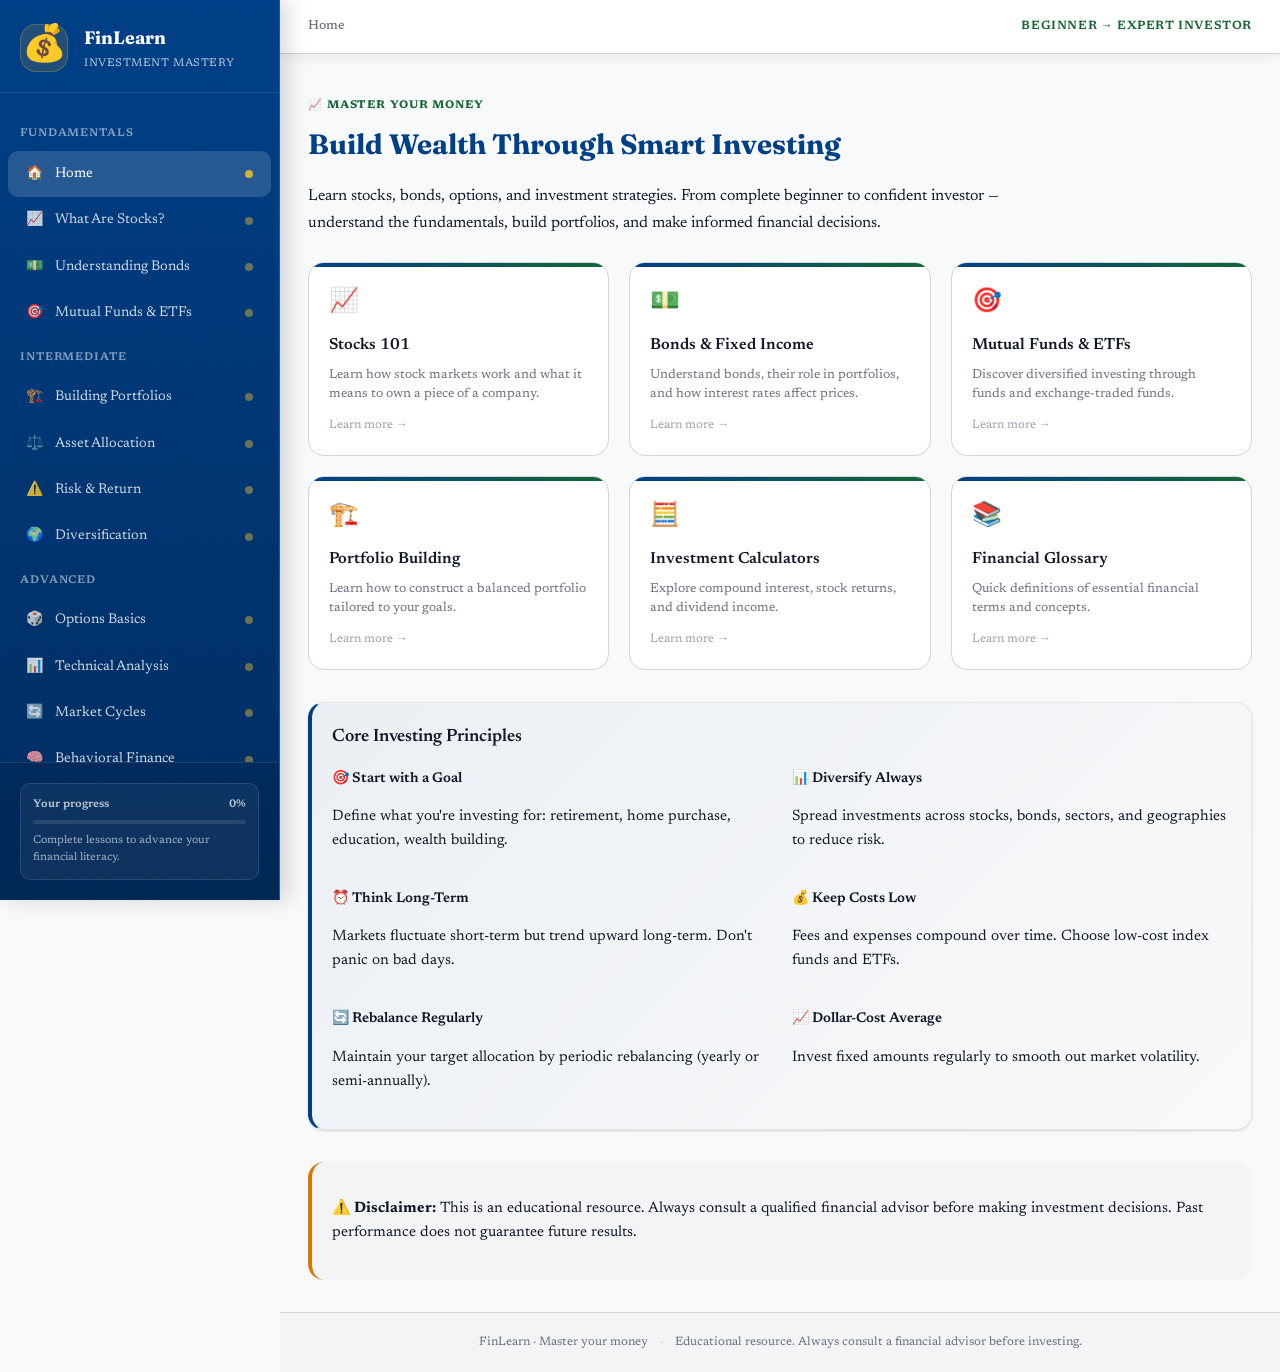
==== index.html @ f582376d "Phase 1: Complete FinLearn platform with education, calculators, glossary FEATURES: - Comprehensive " ====
<!DOCTYPE html>
<html lang="en">
<head>
  <meta charset="UTF-8" />
  <meta name="viewport" content="width=device-width, initial-scale=1.0, viewport-fit=cover" />
  <title>FinLearn — Investment & Finance Mastery</title>
  <meta name="description" content="Master stocks, bonds, options, mutual funds, and investment strategies. Interactive learning platform with real examples, calculators, and simulations." />
  <link rel="preconnect" href="https://fonts.googleapis.com" />
  <link rel="preconnect" href="https://fonts.gstatic.com" crossorigin />
  <link href="https://fonts.googleapis.com/css2?family=Fraunces:ital,opsz,wght@0,9..144,400;0,9..144,500;0,9..144,600;0,9..144,700;0,9..144,900;1,9..144,400&family=Newsreader:ital,opsz,wght@0,6..72,300;0,6..72,400;0,6..72,500;0,6..72,600;1,6..72,400&family=JetBrains+Mono:wght@400;500;600;700&display=swap" rel="stylesheet" />
  <link rel="stylesheet" href="styles.css" />
  <link rel="icon" href="data:image/svg+xml,<svg xmlns='http://www.w3.org/2000/svg' viewBox='0 0 100 100'><text y='.9em' font-size='80' fill='%23166534'>📈</text></svg>" />
</head>
<body>
  <div id="grain"></div>

  <button id="navToggle" aria-label="Toggle navigation">☰</button>

  <aside id="sidebar">
    <div class="brand">
      <div class="brand-mark">💰</div>
      <div class="brand-text">
        <h1>FinLearn</h1>
        <p>Investment Mastery</p>
      </div>
    </div>

    <nav id="nav"><!-- nav links injected --></nav>

    <div class="sidebar-foot">
      <div class="progress-wrap">
        <div class="progress-label"><span>Your progress</span><span id="progPct">0%</span></div>
        <div class="progress-track"><div id="progBar" class="progress-bar"></div></div>
        <p id="progHint">Complete lessons to advance your financial literacy.</p>
      </div>
    </div>
  </aside>

  <main id="main">
    <header id="topbar">
      <div class="crumbs"><span id="crumbSection">Home</span></div>
      <div class="top-actions">
        <span class="kicker" id="topKicker">Beginner → Expert Investor</span>
      </div>
    </header>
    <div id="view"><!-- view injected --></div>
    <footer id="footer">
      <span>FinLearn · Master your money</span>
      <span class="sep">·</span>
      <span>Educational resource. Always consult a financial advisor before investing.</span>
    </footer>
  </main>

  <script src="data.js"></script>
  <script src="app.js"></script>
</body>
</html>
---- styles.css ----
/* ============================================================
   FINLEARN — Investment & Finance Mastery
   Aesthetic: professional, data-driven, trustworthy
   Colors: Deep blue (trust), forest green (growth), gold (wealth)
   ============================================================ */

:root{
  --bg:            #f8f9fa;
  --bg-dark:       #0f172e;
  --surface:       #ffffff;
  --surface-2:     #f3f4f6;
  --surface-3:     #e5e7eb;
  --border:        #d1d5db;

  --primary:       #003f87;
  --primary-light: #1e5a96;
  --primary-dark:  #002c5f;
  --primary-muted: #4a7ba7;

  --success:       #166534;
  --success-light: #22c55e;
  --danger:        #dc2626;
  --danger-light:  #ef4444;
  --warning:       #d97706;
  --warning-light: #fbbf24;

  --gold:          #d4af37;
  --gold-bright:   #f0d695;
  --text:          #111827;
  --text-light:    #6b7280;
  --text-lighter:  #9ca3af;

  --r-sm: 6px;  --r-md: 10px;  --r-lg: 16px;  --r-xl: 24px;
  --shadow: 0 10px 25px -5px rgba(0,0,0,.1);
  --shadow-soft: 0 4px 12px -2px rgba(0,0,0,.08);
  --shadow-card: 0 1px 3px rgba(0,0,0,.1), 0 1px 2px rgba(0,0,0,.06);

  --sans: "Newsreader", Georgia, serif;
  --mono: "JetBrains Mono", monospace;
  --disp: "Fraunces", Georgia, serif;

  --sidebar-w: 280px;
  --maxw: 1280px;
}

*{ box-sizing:border-box; }
html,body{ margin:0; padding:0; }
html{ scroll-behavior:smooth; }
body{
  background: var(--bg);
  color: var(--text);
  font-family: var(--sans);
  font-size: 15px;
  line-height: 1.6;
  -webkit-font-smoothing: antialiased;
  min-height: 100vh;
}

/* Film grain overlay */
#grain{
  position: fixed; inset: 0; z-index: 9999; pointer-events: none; opacity: .02;
  background-image: url("data:image/svg+xml,%3Csvg xmlns='http://www.w3.org/2000/svg' width='160' height='160'%3E%3Cfilter id='n'%3E%3CfeTurbulence type='fractalNoise' baseFrequency='0.85' numOctaves='3' stitchTiles='stitch'/%3E%3C/filter%3E%3Crect width='100%25' height='100%25' filter='url(%23n)'/%3E%3C/svg%3E");
  mix-blend-mode: overlay;
}

::selection{ background: rgba(0,63,135,.2); color: var(--primary); }

/* Scrollbars */
*::-webkit-scrollbar{ width: 10px; height: 10px; }
*::-webkit-scrollbar-track{ background: transparent; }
*::-webkit-scrollbar-thumb{ background: var(--surface-3); border-radius: 20px; }
*::-webkit-scrollbar-thumb:hover{ background: var(--border); }

/* ===================== SIDEBAR ===================== */
#sidebar{
  position: fixed; top: 0; left: 0; bottom: 0; width: var(--sidebar-w);
  background: linear-gradient(180deg, var(--primary) 0%, var(--primary-dark) 100%);
  border-right: 1px solid var(--primary-light);
  display: flex; flex-direction: column; z-index: 100;
  box-shadow: 8px 0 20px rgba(0,0,0,.15);
  color: white;
}

.brand{
  display: flex; align-items: center; gap: 16px;
  padding: 24px 20px 20px;
  border-bottom: 1px solid rgba(255,255,255,.1);
}

.brand-mark{
  font-size: 36px; flex: 0 0 auto;
  display: flex; align-items: center; justify-content: center;
  width: 48px; height: 48px;
  background: rgba(212,175,55,.15);
  border-radius: var(--r-lg);
  border: 1px solid rgba(212,175,55,.3);
}

.brand-text{ flex: 1; }
.brand-text h1{ margin: 0; font-size: 18px; font-weight: 700; color: white; }
.brand-text p{ margin: 2px 0 0; font-size: 11px; color: rgba(255,255,255,.7); letter-spacing: .05em; text-transform: uppercase; }

#nav{
  flex: 1; overflow-y: auto; padding: 20px 0;
  -webkit-overflow-scrolling: touch;
}

.nav-group-label{
  font-size: 11px; text-transform: uppercase; letter-spacing: .08em;
  color: rgba(255,255,255,.5); padding: 12px 20px 8px;
  font-weight: 600;
}

.nav-link{
  display: flex; align-items: center; gap: 12px;
  padding: 12px 18px; margin: 0 8px;
  border-radius: var(--r-md);
  color: rgba(255,255,255,.8);
  text-decoration: none;
  font-size: 14px;
  transition: all .2s;
  cursor: pointer;
}

.nav-link:hover, .nav-link.active{
  background: rgba(255,255,255,.15);
  color: white;
}

.nav-link .tier-dot{
  width: 8px; height: 8px; border-radius: 50%;
  background: rgba(212,175,55,.5);
  margin-left: auto;
}

.nav-link.active .tier-dot{ background: var(--gold); }

.sidebar-foot{
  padding: 20px; border-top: 1px solid rgba(255,255,255,.1);
  background: rgba(0,0,0,.1);
}

.progress-wrap{
  background: rgba(255,255,255,.05);
  padding: 12px;
  border-radius: var(--r-md);
  border: 1px solid rgba(255,255,255,.1);
}

.progress-label{
  display: flex; justify-content: space-between;
  font-size: 11px; color: rgba(255,255,255,.7);
  margin-bottom: 6px; font-weight: 600;
}

.progress-track{
  height: 4px;
  background: rgba(255,255,255,.1);
  border-radius: 2px;
  overflow: hidden;
}

.progress-bar{
  height: 100%;
  background: linear-gradient(90deg, var(--success-light), var(--gold));
  border-radius: 2px;
  transition: width .3s;
  width: 0%;
}

#progHint{
  margin: 8px 0 0; font-size: 11px; color: rgba(255,255,255,.6);
}

/* ===================== MAIN LAYOUT ===================== */
#main{
  margin-left: var(--sidebar-w);
  display: flex;
  flex-direction: column;
  min-height: 100vh;
}

#topbar{
  background: var(--surface);
  border-bottom: 1px solid var(--border);
  padding: 16px 28px;
  display: flex;
  justify-content: space-between;
  align-items: center;
  position: sticky;
  top: 0;
  z-index: 50;
  box-shadow: var(--shadow-soft);
}

.crumbs{
  font-size: 13px;
  color: var(--text-light);
  font-weight: 500;
}

.top-actions{
  display: flex;
  align-items: center;
  gap: 20px;
}

.kicker{
  font-size: 12px;
  color: var(--success);
  font-weight: 600;
  letter-spacing: .05em;
  text-transform: uppercase;
}

#view{
  flex: 1;
  padding: 32px 28px;
  max-width: var(--maxw);
  margin: 0 auto;
  width: 100%;
}

#footer{
  background: var(--surface-2);
  border-top: 1px solid var(--border);
  padding: 20px 28px;
  display: flex;
  justify-content: center;
  align-items: center;
  gap: 12px;
  font-size: 12px;
  color: var(--text-light);
  flex-wrap: wrap;
  text-align: center;
}

.sep{ opacity: .3; }

/* ===================== TYPOGRAPHY ===================== */
h1{ font-size: 32px; font-weight: 700; margin: 0 0 12px; color: var(--primary); font-family: var(--disp); }
h2{ font-size: 24px; font-weight: 700; margin: 0 0 16px; color: var(--primary); font-family: var(--disp); }
h3{ font-size: 18px; font-weight: 600; margin: 0 0 12px; color: var(--text); }
h4{ font-size: 14px; font-weight: 600; margin: 0 0 8px; color: var(--text); }

.eyebrow{
  font-size: 11px;
  text-transform: uppercase;
  letter-spacing: .08em;
  color: var(--success);
  font-weight: 700;
  margin-bottom: 8px;
}

.section-title{
  font-size: 28px;
  font-weight: 700;
  margin-bottom: 16px;
  color: var(--primary);
  font-family: var(--disp);
}

.section-lede{
  font-size: 16px;
  line-height: 1.7;
  color: var(--text);
  margin-bottom: 24px;
  max-width: 720px;
}

/* ===================== BUTTONS ===================== */
button, .btn{
  display: inline-flex;
  align-items: center;
  justify-content: center;
  gap: 8px;
  padding: 11px 18px;
  border: none;
  border-radius: var(--r-md);
  font-family: var(--sans);
  font-size: 14px;
  font-weight: 600;
  cursor: pointer;
  transition: all .2s;
  text-decoration: none;
}

.btn{
  background: var(--primary);
  color: white;
}

.btn:hover{
  background: var(--primary-light);
  transform: translateY(-1px);
  box-shadow: var(--shadow-card);
}

.btn:active{
  transform: translateY(0);
}

.btn.secondary{
  background: var(--surface-2);
  color: var(--primary);
  border: 1px solid var(--border);
}

.btn.secondary:hover{
  background: var(--surface-3);
}

.btn.success{
  background: var(--success);
  color: white;
}

.btn.success:hover{
  background: var(--success-light);
}

.btn.ghost{
  background: transparent;
  color: var(--primary);
  border: 1px solid var(--border);
}

.btn.ghost:hover{
  background: var(--surface-2);
  border-color: var(--primary);
}

/* ===================== CARDS & PANELS ===================== */
.card, .panel{
  background: var(--surface);
  border: 1px solid var(--border);
  border-radius: var(--r-lg);
  padding: 20px;
  box-shadow: var(--shadow-card);
  transition: all .2s;
}

.card:hover{
  border-color: var(--primary-light);
  box-shadow: var(--shadow-soft);
}

.panel{
  background: var(--surface-2);
  border-color: var(--surface-3);
}

.card.featured{
  border-left: 4px solid var(--success);
  background: linear-gradient(135deg, rgba(34,197,94,.05) 0%, transparent 100%);
}

/* ===================== GRIDS ===================== */
.grid{
  display: grid;
  gap: 20px;
}

.g2{ grid-template-columns: repeat(2, 1fr); }
.g3{ grid-template-columns: repeat(3, 1fr); }
.g4{ grid-template-columns: repeat(4, 1fr); }

/* ===================== COMPONENTS ===================== */
.stat-box{
  background: var(--surface);
  border: 1px solid var(--border);
  border-radius: var(--r-lg);
  padding: 18px;
  text-align: center;
}

.stat-label{
  font-size: 12px;
  color: var(--text-light);
  text-transform: uppercase;
  letter-spacing: .05em;
  margin-bottom: 6px;
  font-weight: 600;
}

.stat-value{
  font-size: 28px;
  font-weight: 700;
  color: var(--primary);
  font-family: var(--mono);
  margin-bottom: 4px;
}

.stat-change{
  font-size: 12px;
  font-weight: 600;
}

.stat-change.positive{ color: var(--success); }
.stat-change.negative{ color: var(--danger); }

.badge{
  display: inline-block;
  padding: 4px 10px;
  background: var(--surface-2);
  color: var(--text);
  border-radius: 12px;
  font-size: 12px;
  font-weight: 600;
  border: 1px solid var(--border);
}

.badge.success{ background: rgba(34,197,94,.1); color: var(--success); border-color: var(--success-light); }
.badge.danger{ background: rgba(220,38,38,.1); color: var(--danger); border-color: var(--danger-light); }
.badge.warning{ background: rgba(217,119,6,.1); color: var(--warning); border-color: var(--warning-light); }
.badge.primary{ background: rgba(0,63,135,.1); color: var(--primary); border-color: var(--primary-light); }

/* ===================== FORMS ===================== */
input, select, textarea{
  width: 100%;
  padding: 10px 12px;
  border: 1px solid var(--border);
  border-radius: var(--r-md);
  font-family: var(--sans);
  font-size: 14px;
  color: var(--text);
  background: var(--surface);
  transition: all .2s;
}

input:focus, select:focus, textarea:focus{
  outline: none;
  border-color: var(--primary);
  box-shadow: 0 0 0 3px rgba(0,63,135,.1);
}

input::placeholder{
  color: var(--text-lighter);
}

.form-group{
  margin-bottom: 16px;
}

.form-label{
  display: block;
  margin-bottom: 6px;
  font-weight: 600;
  font-size: 13px;
  color: var(--text);
}

/* ===================== LESSON CARDS ===================== */
.lesson-card{
  background: var(--surface);
  border: 1px solid var(--border);
  border-radius: var(--r-lg);
  padding: 20px;
  cursor: pointer;
  transition: all .2s;
  position: relative;
  overflow: hidden;
}

.lesson-card::before{
  content: '';
  position: absolute;
  top: 0;
  left: 0;
  right: 0;
  height: 4px;
  background: linear-gradient(90deg, var(--primary), var(--success));
}

.lesson-card:hover{
  border-color: var(--primary);
  box-shadow: var(--shadow);
  transform: translateY(-2px);
}

.lesson-icon{
  font-size: 24px;
  margin-bottom: 12px;
}

.lesson-title{
  font-size: 16px;
  font-weight: 600;
  color: var(--text);
  margin-bottom: 6px;
}

.lesson-desc{
  font-size: 13px;
  color: var(--text-light);
  margin-bottom: 12px;
  line-height: 1.5;
}

.lesson-meta{
  display: flex;
  justify-content: space-between;
  align-items: center;
  font-size: 12px;
  color: var(--text-lighter);
}

.lesson-time{ display: flex; gap: 4px; align-items: center; }

/* ===================== CALCULATOR ===================== */
.calc-section{
  background: var(--surface);
  border: 1px solid var(--border);
  border-radius: var(--r-lg);
  padding: 24px;
  margin-bottom: 20px;
}

.calc-title{
  font-size: 16px;
  font-weight: 700;
  color: var(--primary);
  margin-bottom: 16px;
}

.calc-grid{
  display: grid;
  grid-template-columns: repeat(2, 1fr);
  gap: 16px;
  margin-bottom: 16px;
}

.calc-result{
  background: linear-gradient(135deg, rgba(0,63,135,.05) 0%, transparent 100%);
  border: 2px solid var(--primary);
  border-radius: var(--r-lg);
  padding: 20px;
  text-align: center;
}

.calc-result-label{
  font-size: 12px;
  color: var(--text-light);
  text-transform: uppercase;
  letter-spacing: .05em;
  margin-bottom: 8px;
}

.calc-result-value{
  font-size: 32px;
  font-weight: 700;
  color: var(--primary);
  font-family: var(--mono);
}

/* ===================== CHARTS & DATA VIZ ===================== */
.chart-container{
  background: var(--surface);
  border: 1px solid var(--border);
  border-radius: var(--r-lg);
  padding: 20px;
  margin-bottom: 20px;
}

.chart-title{
  font-size: 14px;
  font-weight: 600;
  color: var(--text);
  margin-bottom: 16px;
}

.simple-chart{
  display: flex;
  align-items: flex-end;
  gap: 8px;
  height: 200px;
  margin: 20px 0;
}

.chart-bar{
  flex: 1;
  background: linear-gradient(180deg, var(--primary-light), var(--primary));
  border-radius: var(--r-sm) var(--r-sm) 0 0;
  position: relative;
  min-height: 20px;
  transition: all .2s;
}

.chart-bar:hover{
  opacity: 0.8;
}

.chart-bar-label{
  position: absolute;
  bottom: -20px;
  left: 0;
  right: 0;
  text-align: center;
  font-size: 11px;
  color: var(--text-light);
}

.chart-bar-value{
  position: absolute;
  top: -20px;
  left: 0;
  right: 0;
  text-align: center;
  font-size: 12px;
  font-weight: 600;
  color: var(--text);
}

/* ===================== TABS ===================== */
.tabs{
  display: flex;
  border-bottom: 2px solid var(--border);
  margin-bottom: 20px;
  gap: 0;
}

.tab-btn{
  padding: 12px 18px;
  background: none;
  border: none;
  color: var(--text-light);
  font-size: 14px;
  font-weight: 600;
  cursor: pointer;
  border-bottom: 2px solid transparent;
  margin-bottom: -2px;
  transition: all .2s;
}

.tab-btn:hover{
  color: var(--text);
}

.tab-btn.active{
  color: var(--primary);
  border-bottom-color: var(--primary);
}

.tab-content{
  display: none;
}

.tab-content.active{
  display: block;
}

/* ===================== GLOSSARY ===================== */
.glossary-item{
  border-bottom: 1px solid var(--border);
  padding: 16px 0;
}

.glossary-item:last-child{
  border-bottom: none;
}

.glossary-term{
  font-size: 16px;
  font-weight: 700;
  color: var(--primary);
  margin-bottom: 8px;
  font-family: var(--mono);
}

.glossary-def{
  font-size: 14px;
  color: var(--text);
  line-height: 1.6;
  margin-bottom: 8px;
}

.glossary-example{
  background: var(--surface-2);
  border-left: 4px solid var(--primary);
  padding: 12px;
  border-radius: var(--r-sm);
  font-size: 13px;
  color: var(--text-light);
  font-family: var(--mono);
  margin-top: 8px;
}

/* ===================== RESPONSIVE ===================== */
#navToggle{
  display: none;
  position: fixed;
  top: 16px;
  left: 16px;
  z-index: 101;
  width: 40px;
  height: 40px;
  background: white;
  border: 1px solid var(--border);
  border-radius: var(--r-md);
  font-size: 20px;
  cursor: pointer;
  box-shadow: var(--shadow-card);
}

@media(max-width: 1024px){
  .g4{ grid-template-columns: repeat(2, 1fr); }
  #view{ padding: 24px 20px; }
}

@media(max-width: 768px){
  body{ font-size: 14px; }

  :root{ --sidebar-w: 100%; }

  #sidebar{
    width: 100%;
    transform: translateX(-100%);
    transition: transform .3s;
    height: 100vh;
    max-height: 100vh;
  }

  #sidebar.open{
    transform: translateX(0);
  }

  #main{ margin-left: 0; }
  #navToggle{ display: flex; }
  #topbar{ padding-left: 56px; }

  h1{ font-size: 24px; }
  h2{ font-size: 20px; }

  .section-title{ font-size: 22px; }
  .section-lede{ font-size: 15px; }

  .grid, .g2, .g3, .g4{ grid-template-columns: 1fr; }
  #view{ padding: 20px 16px; }

  .calc-grid{ grid-template-columns: 1fr; }
  .stat-box{ padding: 16px; }

  button, .btn{
    min-height: 44px;
    padding: 12px 16px;
    font-size: 14px;
  }

  input, select, textarea{
    min-height: 44px;
    padding: 11px 12px;
  }

  .lesson-card{ padding: 16px; }
  .calc-section{ padding: 18px; }

  .chart-container{
    overflow-x: auto;
  }

  .tabs{
    overflow-x: auto;
    -webkit-overflow-scrolling: touch;
  }
}

@media(max-width: 480px){
  body{ font-size: 13px; }

  #navToggle{ width: 36px; height: 36px; font-size: 18px; }
  #topbar{ padding: 12px 14px 12px 48px; font-size: 12px; }
  #view{ padding: 16px 14px; }

  h1{ font-size: 20px; }
  h2{ font-size: 18px; }
  h3{ font-size: 16px; }

  .section-title{ font-size: 20px; }

  .brand-text h1{ font-size: 16px; }
  .brand-text p{ font-size: 10px; }

  .nav-link{ padding: 10px 14px; font-size: 13px; }

  .stat-value{ font-size: 24px; }
  .stat-box{ padding: 14px; }

  button, .btn{
    min-height: 48px;
    width: 100%;
  }

  .btn-group{
    display: flex;
    flex-direction: column;
    gap: 8px;
  }

  input, select, textarea{
    min-height: 44px;
    font-size: 16px;
  }

  .tabs{
    gap: 0;
  }

  .tab-btn{
    padding: 10px 12px;
    font-size: 12px;
  }

  .calc-result-value{ font-size: 28px; }

  .lesson-card::before{ height: 3px; }

  .kicker{ font-size: 11px; }

  #footer{
    font-size: 11px;
    padding: 16px 14px;
    gap: 8px;
  }

  .chart-container{
    padding: 16px 12px;
  }

  .form-label{ font-size: 12px; }
}

/* Smooth transitions */
* {
  transition: background-color .2s, color .2s, border-color .2s;
}
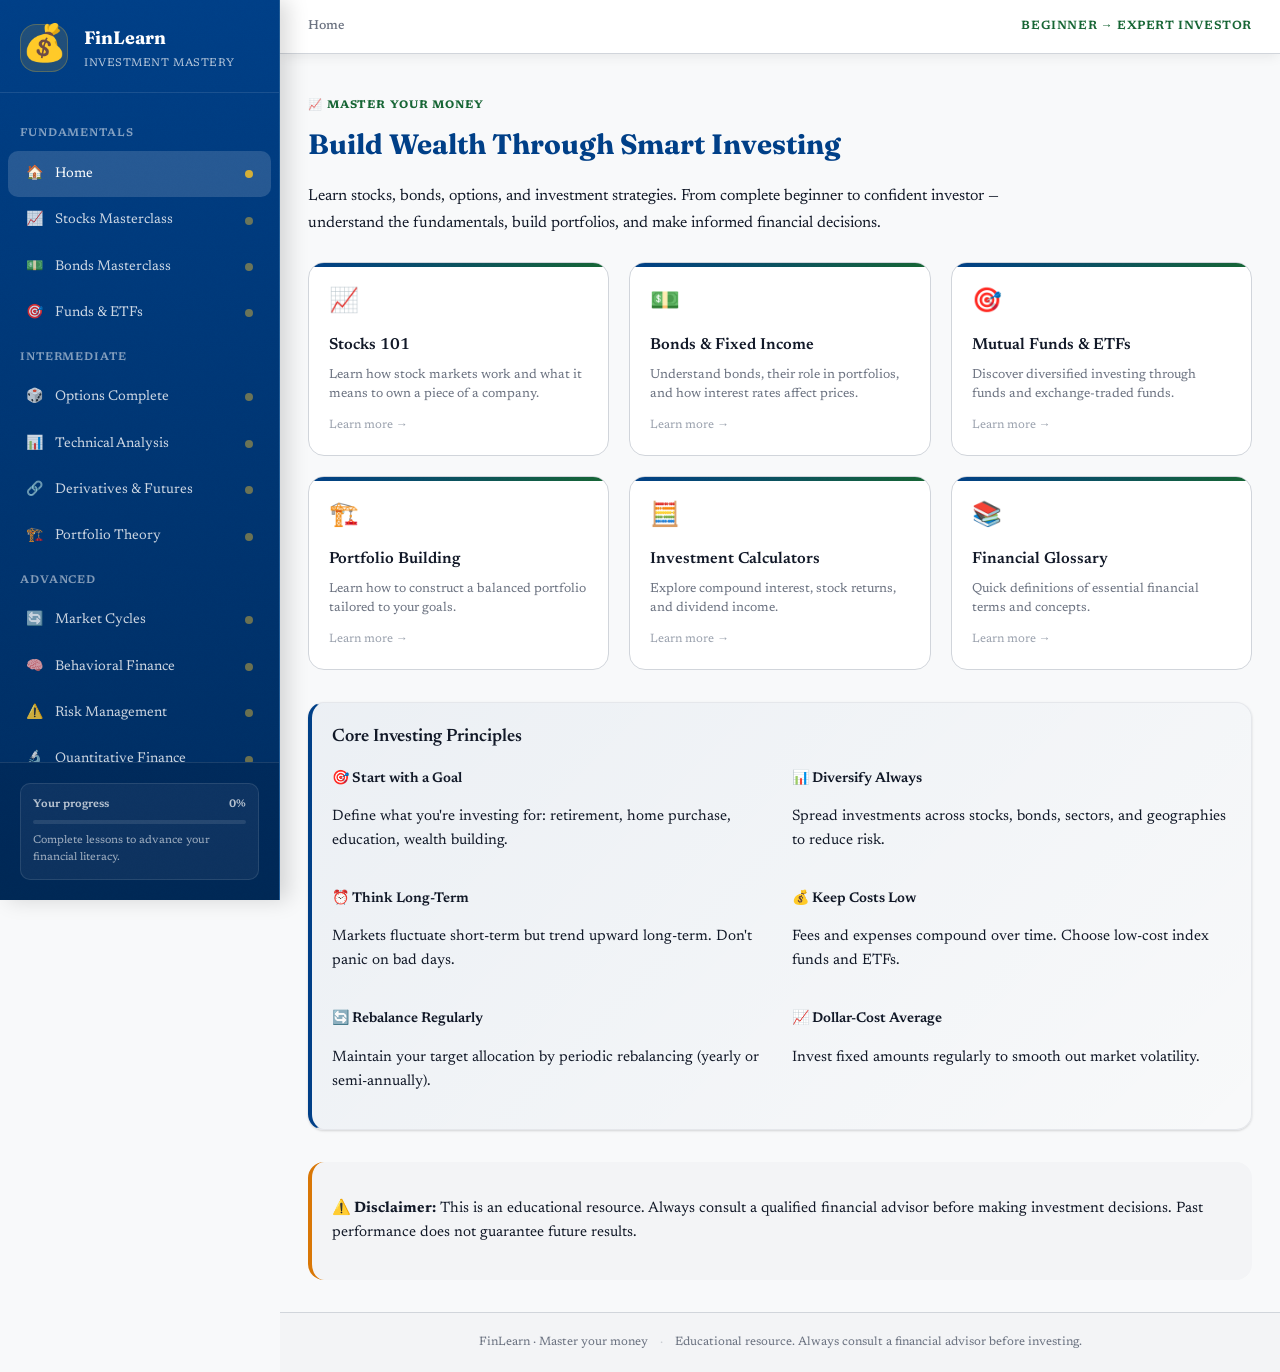
==== commit 2f65cb63: "Fix DOM initialization - add defer attribute and inline init check Use defer attribute on scripts to" ====
--- a/index.html
+++ b/index.html
@@ -51,7 +51,21 @@
     </footer>
   </main>
 
-  <script src="data.js"></script>
-  <script src="app.js"></script>
+  <script src="data.js" defer></script>
+  <script src="app.js" defer></script>
+  <script>
+    // Ensure app initializes even if DOMContentLoaded already fired
+    function ensureInit(){
+      if(typeof window.appInitialized === 'undefined'){
+        window.appInitialized = true;
+        if(typeof init === 'function') init();
+      }
+    }
+    if(document.readyState === 'loading'){
+      window.addEventListener('DOMContentLoaded', ensureInit);
+    } else {
+      ensureInit();
+    }
+  </script>
 </body>
 </html>
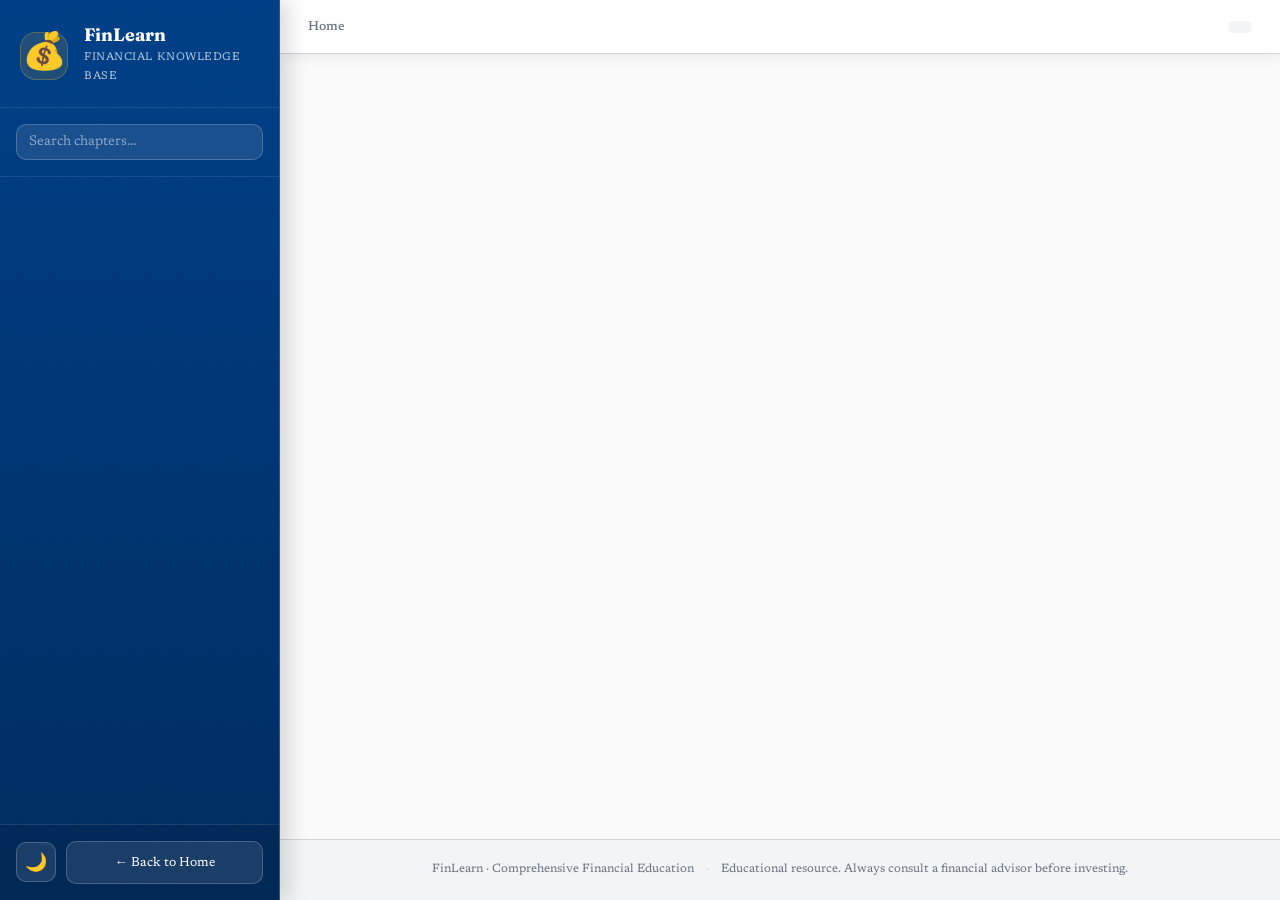
==== commit f950beac: "Complete architectural redesign: 3-column knowledge-base UI with chapter navigation New architecture" ====
--- a/index.html
+++ b/index.html
@@ -3,8 +3,8 @@
 <head>
   <meta charset="UTF-8" />
   <meta name="viewport" content="width=device-width, initial-scale=1.0, viewport-fit=cover" />
-  <title>FinLearn — Investment & Finance Mastery</title>
-  <meta name="description" content="Master stocks, bonds, options, mutual funds, and investment strategies. Interactive learning platform with real examples, calculators, and simulations." />
+  <title>FinLearn — Financial Knowledge Base</title>
+  <meta name="description" content="Comprehensive financial education platform. From fundamentals to advanced professional trading strategies." />
   <link rel="preconnect" href="https://fonts.googleapis.com" />
   <link rel="preconnect" href="https://fonts.gstatic.com" crossorigin />
   <link href="https://fonts.googleapis.com/css2?family=Fraunces:ital,opsz,wght@0,9..144,400;0,9..144,500;0,9..144,600;0,9..144,700;0,9..144,900;1,9..144,400&family=Newsreader:ital,opsz,wght@0,6..72,300;0,6..72,400;0,6..72,500;0,6..72,600;1,6..72,400&family=JetBrains+Mono:wght@400;500;600;700&display=swap" rel="stylesheet" />
@@ -14,58 +14,62 @@
 <body>
   <div id="grain"></div>
 
-  <button id="navToggle" aria-label="Toggle navigation">☰</button>
-
+  <!-- LEFT SIDEBAR: Chapter Navigation -->
   <aside id="sidebar">
     <div class="brand">
       <div class="brand-mark">💰</div>
       <div class="brand-text">
         <h1>FinLearn</h1>
-        <p>Investment Mastery</p>
+        <p>Financial Knowledge Base</p>
       </div>
     </div>
 
-    <nav id="nav"><!-- nav links injected --></nav>
+    <div class="sidebar-search">
+      <input type="text" id="searchInput" placeholder="Search chapters..." />
+    </div>
+
+    <nav id="chapterNav" class="chapter-nav">
+      <!-- Chapter tree injected here -->
+    </nav>
 
     <div class="sidebar-foot">
-      <div class="progress-wrap">
-        <div class="progress-label"><span>Your progress</span><span id="progPct">0%</span></div>
-        <div class="progress-track"><div id="progBar" class="progress-bar"></div></div>
-        <p id="progHint">Complete lessons to advance your financial literacy.</p>
-      </div>
+      <button id="themeToggle" class="theme-toggle" aria-label="Toggle dark mode">🌙</button>
+      <a href="#/home" class="home-link">← Back to Home</a>
     </div>
   </aside>
 
+  <!-- MAIN CONTENT AREA -->
   <main id="main">
     <header id="topbar">
-      <div class="crumbs"><span id="crumbSection">Home</span></div>
+      <button id="sidebarToggle" class="sidebar-toggle" aria-label="Toggle sidebar">☰</button>
+      <div class="breadcrumb" id="breadcrumb">
+        <span id="breadcrumbText">Home</span>
+      </div>
       <div class="top-actions">
-        <span class="kicker" id="topKicker">Beginner → Expert Investor</span>
+        <span class="reading-time" id="readingTime"></span>
       </div>
     </header>
-    <div id="view"><!-- view injected --></div>
+
+    <div id="view" class="content-container">
+      <!-- Main content injected here -->
+    </div>
+
     <footer id="footer">
-      <span>FinLearn · Master your money</span>
+      <span>FinLearn · Comprehensive Financial Education</span>
       <span class="sep">·</span>
       <span>Educational resource. Always consult a financial advisor before investing.</span>
     </footer>
   </main>
 
-  <script src="data.js" defer></script>
-  <script src="app.js" defer></script>
-  <script>
-    // Ensure app initializes even if DOMContentLoaded already fired
-    function ensureInit(){
-      if(typeof window.appInitialized === 'undefined'){
-        window.appInitialized = true;
-        if(typeof init === 'function') init();
-      }
-    }
-    if(document.readyState === 'loading'){
-      window.addEventListener('DOMContentLoaded', ensureInit);
-    } else {
-      ensureInit();
-    }
-  </script>
+  <!-- RIGHT SIDEBAR: Table of Contents -->
+  <aside id="tocSidebar" class="toc-sidebar">
+    <div class="toc-header">On this page</div>
+    <nav id="toc" class="toc-nav">
+      <!-- Table of contents injected here -->
+    </nav>
+  </aside>
+
+  <script src="data.js"></script>
+  <script src="app.js"></script>
 </body>
 </html>
--- a/styles.css
+++ b/styles.css
@@ -1,36 +1,36 @@
 /* ============================================================
-   FINLEARN — Investment & Finance Mastery
-   Aesthetic: professional, data-driven, trustworthy
-   Colors: Deep blue (trust), forest green (growth), gold (wealth)
+   FINLEARN — Financial Knowledge Base
+   Three-Column Layout: Sidebar | Content | TOC
+   Aesthetic: Professional, Dense Knowledge, Elegant Typography
    ============================================================ */
 
-:root{
-  --bg:            #f8f9fa;
-  --bg-dark:       #0f172e;
-  --surface:       #ffffff;
-  --surface-2:     #f3f4f6;
-  --surface-3:     #e5e7eb;
-  --border:        #d1d5db;
-
-  --primary:       #003f87;
+:root {
+  --bg: #fafafa;
+  --bg-dark: #0a0e27;
+  --surface: #ffffff;
+  --surface-2: #f3f4f6;
+  --surface-3: #e5e7eb;
+  --border: #d1d5db;
+
+  --primary: #003f87;
   --primary-light: #1e5a96;
-  --primary-dark:  #002c5f;
+  --primary-dark: #002c5f;
   --primary-muted: #4a7ba7;
 
-  --success:       #166534;
+  --success: #166534;
   --success-light: #22c55e;
-  --danger:        #dc2626;
-  --danger-light:  #ef4444;
-  --warning:       #d97706;
-  --warning-light: #fbbf24;
-
-  --gold:          #d4af37;
-  --gold-bright:   #f0d695;
-  --text:          #111827;
-  --text-light:    #6b7280;
-  --text-lighter:  #9ca3af;
-
-  --r-sm: 6px;  --r-md: 10px;  --r-lg: 16px;  --r-xl: 24px;
+  --danger: #dc2626;
+  --warning: #d97706;
+  --gold: #d4af37;
+
+  --text: #111827;
+  --text-light: #6b7280;
+  --text-lighter: #9ca3af;
+
+  --r-sm: 6px;
+  --r-md: 10px;
+  --r-lg: 16px;
+  --r-xl: 24px;
   --shadow: 0 10px 25px -5px rgba(0,0,0,.1);
   --shadow-soft: 0 4px 12px -2px rgba(0,0,0,.08);
   --shadow-card: 0 1px 3px rgba(0,0,0,.1), 0 1px 2px rgba(0,0,0,.06);
@@ -40,147 +40,282 @@
   --disp: "Fraunces", Georgia, serif;
 
   --sidebar-w: 280px;
-  --maxw: 1280px;
-}
-
-*{ box-sizing:border-box; }
-html,body{ margin:0; padding:0; }
-html{ scroll-behavior:smooth; }
-body{
+  --toc-w: 280px;
+  --maxw: 900px;
+}
+
+body.dark-mode {
+  --bg: #0f1419;
+  --surface: #1a1f2e;
+  --surface-2: #242d3d;
+  --surface-3: #2d3647;
+  --border: #3d4657;
+  --text: #f5f5f5;
+  --text-light: #b0b8c1;
+  --text-lighter: #7a8390;
+}
+
+* {
+  box-sizing: border-box;
+}
+
+html, body {
+  margin: 0;
+  padding: 0;
+}
+
+html {
+  scroll-behavior: smooth;
+}
+
+body {
   background: var(--bg);
   color: var(--text);
   font-family: var(--sans);
   font-size: 15px;
-  line-height: 1.6;
+  line-height: 1.65;
   -webkit-font-smoothing: antialiased;
+  display: flex;
   min-height: 100vh;
 }
 
-/* Film grain overlay */
-#grain{
-  position: fixed; inset: 0; z-index: 9999; pointer-events: none; opacity: .02;
+#grain {
+  position: fixed;
+  inset: 0;
+  z-index: 9999;
+  pointer-events: none;
+  opacity: .02;
   background-image: url("data:image/svg+xml,%3Csvg xmlns='http://www.w3.org/2000/svg' width='160' height='160'%3E%3Cfilter id='n'%3E%3CfeTurbulence type='fractalNoise' baseFrequency='0.85' numOctaves='3' stitchTiles='stitch'/%3E%3C/filter%3E%3Crect width='100%25' height='100%25' filter='url(%23n)'/%3E%3C/svg%3E");
   mix-blend-mode: overlay;
 }
 
-::selection{ background: rgba(0,63,135,.2); color: var(--primary); }
-
-/* Scrollbars */
-*::-webkit-scrollbar{ width: 10px; height: 10px; }
-*::-webkit-scrollbar-track{ background: transparent; }
-*::-webkit-scrollbar-thumb{ background: var(--surface-3); border-radius: 20px; }
-*::-webkit-scrollbar-thumb:hover{ background: var(--border); }
-
-/* ===================== SIDEBAR ===================== */
-#sidebar{
-  position: fixed; top: 0; left: 0; bottom: 0; width: var(--sidebar-w);
+::selection {
+  background: rgba(0, 63, 135, .2);
+  color: var(--primary);
+}
+
+*::-webkit-scrollbar {
+  width: 10px;
+  height: 10px;
+}
+
+*::-webkit-scrollbar-track {
+  background: transparent;
+}
+
+*::-webkit-scrollbar-thumb {
+  background: var(--surface-3);
+  border-radius: 20px;
+}
+
+*::-webkit-scrollbar-thumb:hover {
+  background: var(--border);
+}
+
+/* ===================== LEFT SIDEBAR ===================== */
+#sidebar {
+  position: fixed;
+  top: 0;
+  left: 0;
+  bottom: 0;
+  width: var(--sidebar-w);
   background: linear-gradient(180deg, var(--primary) 0%, var(--primary-dark) 100%);
   border-right: 1px solid var(--primary-light);
-  display: flex; flex-direction: column; z-index: 100;
-  box-shadow: 8px 0 20px rgba(0,0,0,.15);
+  display: flex;
+  flex-direction: column;
+  z-index: 100;
+  box-shadow: 8px 0 20px rgba(0, 0, 0, .15);
   color: white;
-}
-
-.brand{
-  display: flex; align-items: center; gap: 16px;
+  overflow-y: auto;
+  overflow-x: hidden;
+}
+
+body.dark-mode #sidebar {
+  background: linear-gradient(180deg, #1a2332 0%, #0f1419 100%);
+  border-right-color: #2d3647;
+}
+
+.brand {
+  display: flex;
+  align-items: center;
+  gap: 16px;
   padding: 24px 20px 20px;
-  border-bottom: 1px solid rgba(255,255,255,.1);
-}
-
-.brand-mark{
-  font-size: 36px; flex: 0 0 auto;
-  display: flex; align-items: center; justify-content: center;
-  width: 48px; height: 48px;
-  background: rgba(212,175,55,.15);
+  border-bottom: 1px solid rgba(255, 255, 255, .1);
+  flex-shrink: 0;
+}
+
+.brand-mark {
+  font-size: 36px;
+  flex: 0 0 auto;
+  display: flex;
+  align-items: center;
+  justify-content: center;
+  width: 48px;
+  height: 48px;
+  background: rgba(212, 175, 55, .15);
   border-radius: var(--r-lg);
-  border: 1px solid rgba(212,175,55,.3);
-}
-
-.brand-text{ flex: 1; }
-.brand-text h1{ margin: 0; font-size: 18px; font-weight: 700; color: white; }
-.brand-text p{ margin: 2px 0 0; font-size: 11px; color: rgba(255,255,255,.7); letter-spacing: .05em; text-transform: uppercase; }
-
-#nav{
-  flex: 1; overflow-y: auto; padding: 20px 0;
-  -webkit-overflow-scrolling: touch;
-}
-
-.nav-group-label{
-  font-size: 11px; text-transform: uppercase; letter-spacing: .08em;
-  color: rgba(255,255,255,.5); padding: 12px 20px 8px;
-  font-weight: 600;
-}
-
-.nav-link{
-  display: flex; align-items: center; gap: 12px;
-  padding: 12px 18px; margin: 0 8px;
+  border: 1px solid rgba(212, 175, 55, .3);
+}
+
+.brand-text {
+  flex: 1;
+}
+
+.brand-text h1 {
+  margin: 0;
+  font-size: 18px;
+  font-weight: 700;
+  color: white;
+}
+
+.brand-text p {
+  margin: 2px 0 0;
+  font-size: 11px;
+  color: rgba(255, 255, 255, .7);
+  letter-spacing: .05em;
+  text-transform: uppercase;
+}
+
+.sidebar-search {
+  padding: 16px;
+  border-bottom: 1px solid rgba(255, 255, 255, .1);
+  flex-shrink: 0;
+}
+
+.sidebar-search input {
+  width: 100%;
+  padding: 10px 12px;
+  background: rgba(255, 255, 255, .1);
+  border: 1px solid rgba(255, 255, 255, .2);
   border-radius: var(--r-md);
-  color: rgba(255,255,255,.8);
+  color: white;
+  font-family: var(--sans);
+  font-size: 14px;
+}
+
+.sidebar-search input::placeholder {
+  color: rgba(255, 255, 255, .5);
+}
+
+.sidebar-search input:focus {
+  outline: none;
+  background: rgba(255, 255, 255, .15);
+  border-color: rgba(255, 255, 255, .3);
+}
+
+.chapter-nav {
+  flex: 1;
+  overflow-y: auto;
+  padding: 20px 0;
+}
+
+.chapter-group {
+  margin-bottom: 16px;
+}
+
+.chapter-group-label {
+  font-size: 10px;
+  text-transform: uppercase;
+  letter-spacing: .08em;
+  color: rgba(255, 255, 255, .5);
+  padding: 12px 20px 8px;
+  font-weight: 700;
+}
+
+.chapter-item {
+  display: block;
+  padding: 10px 18px;
+  margin: 0 8px;
+  color: rgba(255, 255, 255, .85);
   text-decoration: none;
   font-size: 14px;
+  border-radius: var(--r-md);
+  cursor: pointer;
   transition: all .2s;
+  border-left: 3px solid transparent;
+}
+
+.chapter-item:hover {
+  background: rgba(255, 255, 255, .1);
+  color: white;
+}
+
+.chapter-item.active {
+  background: rgba(255, 255, 255, .15);
+  color: white;
+  border-left-color: var(--gold);
+  font-weight: 600;
+}
+
+.chapter-item.nested-1 {
+  padding-left: 30px;
+  font-size: 13px;
+  color: rgba(255, 255, 255, .75);
+}
+
+.chapter-item.nested-2 {
+  padding-left: 45px;
+  font-size: 12px;
+  color: rgba(255, 255, 255, .65);
+}
+
+.sidebar-foot {
+  padding: 16px;
+  border-top: 1px solid rgba(255, 255, 255, .1);
+  background: rgba(0, 0, 0, .1);
+  flex-shrink: 0;
+  display: flex;
+  gap: 10px;
+  align-items: center;
+}
+
+.theme-toggle {
+  background: rgba(255, 255, 255, .1);
+  border: 1px solid rgba(255, 255, 255, .2);
+  color: white;
+  width: 40px;
+  height: 40px;
+  border-radius: var(--r-md);
   cursor: pointer;
-}
-
-.nav-link:hover, .nav-link.active{
-  background: rgba(255,255,255,.15);
+  font-size: 18px;
+  display: flex;
+  align-items: center;
+  justify-content: center;
+  transition: all .2s;
+}
+
+.theme-toggle:hover {
+  background: rgba(255, 255, 255, .15);
+}
+
+.home-link {
+  flex: 1;
+  padding: 10px 12px;
+  background: rgba(255, 255, 255, .1);
   color: white;
-}
-
-.nav-link .tier-dot{
-  width: 8px; height: 8px; border-radius: 50%;
-  background: rgba(212,175,55,.5);
-  margin-left: auto;
-}
-
-.nav-link.active .tier-dot{ background: var(--gold); }
-
-.sidebar-foot{
-  padding: 20px; border-top: 1px solid rgba(255,255,255,.1);
-  background: rgba(0,0,0,.1);
-}
-
-.progress-wrap{
-  background: rgba(255,255,255,.05);
-  padding: 12px;
+  text-decoration: none;
   border-radius: var(--r-md);
-  border: 1px solid rgba(255,255,255,.1);
-}
-
-.progress-label{
-  display: flex; justify-content: space-between;
-  font-size: 11px; color: rgba(255,255,255,.7);
-  margin-bottom: 6px; font-weight: 600;
-}
-
-.progress-track{
-  height: 4px;
-  background: rgba(255,255,255,.1);
-  border-radius: 2px;
-  overflow: hidden;
-}
-
-.progress-bar{
-  height: 100%;
-  background: linear-gradient(90deg, var(--success-light), var(--gold));
-  border-radius: 2px;
-  transition: width .3s;
-  width: 0%;
-}
-
-#progHint{
-  margin: 8px 0 0; font-size: 11px; color: rgba(255,255,255,.6);
+  font-size: 13px;
+  text-align: center;
+  border: 1px solid rgba(255, 255, 255, .2);
+  transition: all .2s;
+}
+
+.home-link:hover {
+  background: rgba(255, 255, 255, .15);
 }
 
 /* ===================== MAIN LAYOUT ===================== */
-#main{
+#main {
   margin-left: var(--sidebar-w);
+  margin-right: var(--toc-w);
   display: flex;
   flex-direction: column;
+  flex: 1;
   min-height: 100vh;
 }
 
-#topbar{
+#topbar {
   background: var(--surface);
   border-bottom: 1px solid var(--border);
   padding: 16px 28px;
@@ -193,38 +328,47 @@
   box-shadow: var(--shadow-soft);
 }
 
-.crumbs{
+.sidebar-toggle {
+  display: none;
+  background: none;
+  border: none;
+  font-size: 20px;
+  cursor: pointer;
+  padding: 8px;
+  color: var(--text);
+}
+
+.breadcrumb {
   font-size: 13px;
   color: var(--text-light);
   font-weight: 500;
 }
 
-.top-actions{
+.top-actions {
   display: flex;
   align-items: center;
   gap: 20px;
 }
 
-.kicker{
-  font-size: 12px;
-  color: var(--success);
-  font-weight: 600;
-  letter-spacing: .05em;
-  text-transform: uppercase;
-}
-
-#view{
+.reading-time {
+  font-size: 12px;
+  color: var(--text-lighter);
+  background: var(--surface-2);
+  padding: 6px 12px;
+  border-radius: var(--r-md);
+}
+
+.content-container {
   flex: 1;
-  padding: 32px 28px;
-  max-width: var(--maxw);
-  margin: 0 auto;
-  width: 100%;
-}
-
-#footer{
+  padding: 40px 48px;
+  max-width: 100%;
+  overflow-y: auto;
+}
+
+#footer {
   background: var(--surface-2);
   border-top: 1px solid var(--border);
-  padding: 20px 28px;
+  padding: 20px 48px;
   display: flex;
   justify-content: center;
   align-items: center;
@@ -235,601 +379,473 @@
   text-align: center;
 }
 
-.sep{ opacity: .3; }
-
-/* ===================== TYPOGRAPHY ===================== */
-h1{ font-size: 32px; font-weight: 700; margin: 0 0 12px; color: var(--primary); font-family: var(--disp); }
-h2{ font-size: 24px; font-weight: 700; margin: 0 0 16px; color: var(--primary); font-family: var(--disp); }
-h3{ font-size: 18px; font-weight: 600; margin: 0 0 12px; color: var(--text); }
-h4{ font-size: 14px; font-weight: 600; margin: 0 0 8px; color: var(--text); }
-
-.eyebrow{
-  font-size: 11px;
+.sep {
+  opacity: .3;
+}
+
+/* ===================== RIGHT TOC SIDEBAR ===================== */
+#tocSidebar {
+  position: fixed;
+  top: 0;
+  right: 0;
+  bottom: 0;
+  width: var(--toc-w);
+  background: var(--surface);
+  border-left: 1px solid var(--border);
+  display: flex;
+  flex-direction: column;
+  padding: 60px 20px 20px 20px;
+  overflow-y: auto;
+  z-index: 40;
+}
+
+.toc-header {
+  font-size: 12px;
   text-transform: uppercase;
   letter-spacing: .08em;
-  color: var(--success);
-  font-weight: 700;
-  margin-bottom: 8px;
-}
-
-.section-title{
-  font-size: 28px;
-  font-weight: 700;
+  color: var(--text-light);
+  padding: 0 0 16px 0;
+  font-weight: 700;
+  border-bottom: 1px solid var(--border);
   margin-bottom: 16px;
+}
+
+.toc-nav a {
+  display: block;
+  padding: 8px 12px;
+  margin: 4px 0;
+  color: var(--text-light);
+  text-decoration: none;
+  font-size: 13px;
+  border-radius: var(--r-sm);
+  border-left: 2px solid transparent;
+  transition: all .2s;
+  line-height: 1.5;
+}
+
+.toc-nav a:hover {
+  color: var(--primary);
+  background: var(--surface-2);
+}
+
+.toc-nav a.active {
+  color: var(--primary);
+  border-left-color: var(--primary);
+  background: var(--surface-2);
+  font-weight: 600;
+}
+
+.toc-nav a.nested-1 {
+  padding-left: 24px;
+  font-size: 12px;
+}
+
+.toc-nav a.nested-2 {
+  padding-left: 36px;
+  font-size: 11px;
+  color: var(--text-lighter);
+}
+
+/* ===================== TYPOGRAPHY ===================== */
+h1 {
+  font-size: 42px;
+  font-weight: 700;
+  margin: 0 0 20px 0;
   color: var(--primary);
   font-family: var(--disp);
-}
-
-.section-lede{
+  line-height: 1.2;
+}
+
+h2 {
+  font-size: 32px;
+  font-weight: 700;
+  margin: 60px 0 24px 0;
+  color: var(--primary);
+  font-family: var(--disp);
+  line-height: 1.2;
+  border-bottom: 2px solid var(--primary);
+  padding-bottom: 12px;
+}
+
+h2:first-child {
+  margin-top: 0;
+}
+
+h3 {
+  font-size: 22px;
+  font-weight: 700;
+  margin: 40px 0 16px 0;
+  color: var(--text);
+  padding-left: 12px;
+  border-left: 4px solid var(--primary);
+}
+
+h4 {
   font-size: 16px;
-  line-height: 1.7;
+  font-weight: 700;
+  margin: 24px 0 12px 0;
   color: var(--text);
-  margin-bottom: 24px;
-  max-width: 720px;
-}
-
-/* ===================== BUTTONS ===================== */
-button, .btn{
-  display: inline-flex;
-  align-items: center;
-  justify-content: center;
-  gap: 8px;
-  padding: 11px 18px;
+}
+
+p {
+  margin: 0 0 16px 0;
+  line-height: 1.8;
+  color: var(--text);
+}
+
+strong {
+  color: var(--primary);
+  font-weight: 700;
+}
+
+em {
+  color: var(--primary-muted);
+  font-style: italic;
+}
+
+/* ===================== CONTENT BLOCKS ===================== */
+.chapter-intro {
+  background: linear-gradient(135deg, rgba(0, 63, 135, .05) 0%, rgba(0, 63, 135, .02) 100%);
+  border-left: 4px solid var(--primary);
+  border-radius: var(--r-lg);
+  padding: 24px;
+  margin: 24px 0 40px 0;
+}
+
+.concept-card {
+  background: linear-gradient(135deg, rgba(0, 63, 135, .05) 0%, rgba(0, 63, 135, .02) 100%);
+  border: 2px solid var(--primary);
+  border-radius: var(--r-lg);
+  padding: 24px;
+  margin: 24px 0;
+}
+
+.concept-card h3 {
+  margin-top: 0;
   border: none;
+  padding-left: 0;
+}
+
+.example-box {
+  background: linear-gradient(135deg, rgba(34, 197, 94, .05) 0%, rgba(34, 197, 94, .02) 100%);
+  border-left: 4px solid var(--success);
   border-radius: var(--r-md);
+  padding: 20px;
+  margin: 20px 0;
+}
+
+.example-box::before {
+  content: "📌 Example";
+  display: block;
+  font-weight: 700;
+  color: var(--success);
+  font-size: 12px;
+  text-transform: uppercase;
+  letter-spacing: .05em;
+  margin-bottom: 10px;
+}
+
+.formula-box {
+  background: linear-gradient(135deg, rgba(217, 119, 6, .05) 0%, rgba(217, 119, 6, .02) 100%);
+  border-left: 4px solid var(--warning);
+  border-radius: var(--r-md);
+  padding: 20px;
+  margin: 20px 0;
+  font-family: var(--mono);
+  overflow-x: auto;
+}
+
+.formula-box::before {
+  content: "∑ Formula";
+  display: block;
+  font-weight: 700;
+  color: var(--warning);
+  font-size: 12px;
+  text-transform: uppercase;
+  letter-spacing: .05em;
+  margin-bottom: 10px;
   font-family: var(--sans);
-  font-size: 14px;
-  font-weight: 600;
-  cursor: pointer;
-  transition: all .2s;
-  text-decoration: none;
-}
-
-.btn{
-  background: var(--primary);
-  color: white;
-}
-
-.btn:hover{
-  background: var(--primary-light);
-  transform: translateY(-1px);
-  box-shadow: var(--shadow-card);
-}
-
-.btn:active{
-  transform: translateY(0);
-}
-
-.btn.secondary{
-  background: var(--surface-2);
-  color: var(--primary);
-  border: 1px solid var(--border);
-}
-
-.btn.secondary:hover{
-  background: var(--surface-3);
-}
-
-.btn.success{
-  background: var(--success);
-  color: white;
-}
-
-.btn.success:hover{
-  background: var(--success-light);
-}
-
-.btn.ghost{
-  background: transparent;
-  color: var(--primary);
-  border: 1px solid var(--border);
-}
-
-.btn.ghost:hover{
-  background: var(--surface-2);
-  border-color: var(--primary);
-}
-
-/* ===================== CARDS & PANELS ===================== */
-.card, .panel{
-  background: var(--surface);
+}
+
+.insight-box {
+  background: linear-gradient(135deg, rgba(212, 175, 55, .08) 0%, rgba(212, 175, 55, .03) 100%);
+  border-left: 4px solid var(--gold);
+  border-radius: var(--r-md);
+  padding: 20px;
+  margin: 20px 0;
+}
+
+.insight-box::before {
+  content: "💡 Key Insight";
+  display: block;
+  font-weight: 700;
+  color: var(--warning);
+  font-size: 12px;
+  text-transform: uppercase;
+  letter-spacing: .05em;
+  margin-bottom: 10px;
+}
+
+.warning-box {
+  background: linear-gradient(135deg, rgba(220, 38, 38, .05) 0%, rgba(220, 38, 38, .02) 100%);
+  border-left: 4px solid var(--danger);
+  border-radius: var(--r-md);
+  padding: 20px;
+  margin: 20px 0;
+}
+
+.warning-box::before {
+  content: "⚠️ Warning";
+  display: block;
+  font-weight: 700;
+  color: var(--danger);
+  font-size: 12px;
+  text-transform: uppercase;
+  letter-spacing: .05em;
+  margin-bottom: 10px;
+}
+
+/* ===================== LISTS ===================== */
+ul, ol {
+  margin: 16px 0;
+  padding-left: 24px;
+}
+
+li {
+  margin: 10px 0;
+  line-height: 1.8;
+  color: var(--text);
+}
+
+/* ===================== TABLES ===================== */
+table {
+  width: 100%;
+  border-collapse: collapse;
+  margin: 24px 0;
   border: 1px solid var(--border);
   border-radius: var(--r-lg);
-  padding: 20px;
-  box-shadow: var(--shadow-card);
-  transition: all .2s;
-}
-
-.card:hover{
-  border-color: var(--primary-light);
-  box-shadow: var(--shadow-soft);
-}
-
-.panel{
+  overflow: hidden;
+}
+
+th {
+  background: linear-gradient(135deg, var(--primary) 0%, var(--primary-dark) 100%);
+  color: white;
+  padding: 14px 16px;
+  text-align: left;
+  font-weight: 700;
+  font-size: 13px;
+  text-transform: uppercase;
+  letter-spacing: .05em;
+}
+
+td {
+  padding: 14px 16px;
+  border-bottom: 1px solid var(--border);
+  color: var(--text);
+}
+
+tr:last-child td {
+  border-bottom: none;
+}
+
+tr:nth-child(even) {
   background: var(--surface-2);
-  border-color: var(--surface-3);
-}
-
-.card.featured{
-  border-left: 4px solid var(--success);
-  background: linear-gradient(135deg, rgba(34,197,94,.05) 0%, transparent 100%);
-}
-
-/* ===================== GRIDS ===================== */
-.grid{
-  display: grid;
-  gap: 20px;
-}
-
-.g2{ grid-template-columns: repeat(2, 1fr); }
-.g3{ grid-template-columns: repeat(3, 1fr); }
-.g4{ grid-template-columns: repeat(4, 1fr); }
-
-/* ===================== COMPONENTS ===================== */
-.stat-box{
-  background: var(--surface);
+}
+
+tr:hover {
+  background: var(--surface-3);
+  transition: background .2s;
+}
+
+/* ===================== CODE ===================== */
+code {
+  background: var(--surface-2);
+  border: 1px solid var(--border);
+  border-radius: var(--r-sm);
+  padding: 2px 6px;
+  font-family: var(--mono);
+  font-size: 13px;
+  color: var(--primary);
+}
+
+pre {
+  background: var(--surface-2);
   border: 1px solid var(--border);
   border-radius: var(--r-lg);
-  padding: 18px;
-  text-align: center;
-}
-
-.stat-label{
-  font-size: 12px;
-  color: var(--text-light);
-  text-transform: uppercase;
-  letter-spacing: .05em;
-  margin-bottom: 6px;
-  font-weight: 600;
-}
-
-.stat-value{
-  font-size: 28px;
-  font-weight: 700;
-  color: var(--primary);
+  padding: 16px;
+  overflow-x: auto;
+  margin: 20px 0;
   font-family: var(--mono);
-  margin-bottom: 4px;
-}
-
-.stat-change{
-  font-size: 12px;
-  font-weight: 600;
-}
-
-.stat-change.positive{ color: var(--success); }
-.stat-change.negative{ color: var(--danger); }
-
-.badge{
-  display: inline-block;
-  padding: 4px 10px;
-  background: var(--surface-2);
+  font-size: 12px;
+  line-height: 1.6;
+}
+
+pre code {
+  background: none;
+  border: none;
+  padding: 0;
   color: var(--text);
-  border-radius: 12px;
-  font-size: 12px;
-  font-weight: 600;
-  border: 1px solid var(--border);
-}
-
-.badge.success{ background: rgba(34,197,94,.1); color: var(--success); border-color: var(--success-light); }
-.badge.danger{ background: rgba(220,38,38,.1); color: var(--danger); border-color: var(--danger-light); }
-.badge.warning{ background: rgba(217,119,6,.1); color: var(--warning); border-color: var(--warning-light); }
-.badge.primary{ background: rgba(0,63,135,.1); color: var(--primary); border-color: var(--primary-light); }
-
-/* ===================== FORMS ===================== */
-input, select, textarea{
-  width: 100%;
-  padding: 10px 12px;
-  border: 1px solid var(--border);
-  border-radius: var(--r-md);
-  font-family: var(--sans);
-  font-size: 14px;
-  color: var(--text);
-  background: var(--surface);
-  transition: all .2s;
-}
-
-input:focus, select:focus, textarea:focus{
-  outline: none;
-  border-color: var(--primary);
-  box-shadow: 0 0 0 3px rgba(0,63,135,.1);
-}
-
-input::placeholder{
-  color: var(--text-lighter);
-}
-
-.form-group{
-  margin-bottom: 16px;
-}
-
-.form-label{
-  display: block;
-  margin-bottom: 6px;
-  font-weight: 600;
-  font-size: 13px;
-  color: var(--text);
-}
-
-/* ===================== LESSON CARDS ===================== */
-.lesson-card{
-  background: var(--surface);
+}
+
+/* ===================== EXPANDABLE SECTIONS ===================== */
+.expandable-section {
   border: 1px solid var(--border);
   border-radius: var(--r-lg);
-  padding: 20px;
+  margin: 20px 0;
+  overflow: hidden;
+  transition: all .3s;
+}
+
+.expandable-header {
+  background: var(--surface-2);
+  padding: 16px 20px;
   cursor: pointer;
-  transition: all .2s;
-  position: relative;
-  overflow: hidden;
-}
-
-.lesson-card::before{
-  content: '';
-  position: absolute;
-  top: 0;
-  left: 0;
-  right: 0;
-  height: 4px;
-  background: linear-gradient(90deg, var(--primary), var(--success));
-}
-
-.lesson-card:hover{
-  border-color: var(--primary);
-  box-shadow: var(--shadow);
-  transform: translateY(-2px);
-}
-
-.lesson-icon{
-  font-size: 24px;
-  margin-bottom: 12px;
-}
-
-.lesson-title{
-  font-size: 16px;
   font-weight: 600;
-  color: var(--text);
-  margin-bottom: 6px;
-}
-
-.lesson-desc{
-  font-size: 13px;
-  color: var(--text-light);
-  margin-bottom: 12px;
-  line-height: 1.5;
-}
-
-.lesson-meta{
   display: flex;
   justify-content: space-between;
   align-items: center;
-  font-size: 12px;
-  color: var(--text-lighter);
-}
-
-.lesson-time{ display: flex; gap: 4px; align-items: center; }
-
-/* ===================== CALCULATOR ===================== */
-.calc-section{
-  background: var(--surface);
-  border: 1px solid var(--border);
-  border-radius: var(--r-lg);
-  padding: 24px;
-  margin-bottom: 20px;
-}
-
-.calc-title{
-  font-size: 16px;
-  font-weight: 700;
-  color: var(--primary);
-  margin-bottom: 16px;
-}
-
-.calc-grid{
-  display: grid;
-  grid-template-columns: repeat(2, 1fr);
-  gap: 16px;
-  margin-bottom: 16px;
-}
-
-.calc-result{
-  background: linear-gradient(135deg, rgba(0,63,135,.05) 0%, transparent 100%);
-  border: 2px solid var(--primary);
-  border-radius: var(--r-lg);
+  user-select: none;
+  transition: all .2s;
+}
+
+.expandable-header:hover {
+  background: var(--surface-3);
+}
+
+.expandable-header.expanded {
+  border-bottom: 1px solid var(--border);
+}
+
+.expand-icon {
+  display: inline-block;
+  transition: transform .3s;
+}
+
+.expandable-header.expanded .expand-icon {
+  transform: rotate(180deg);
+}
+
+.expandable-content {
+  max-height: 0;
+  overflow: hidden;
+  transition: max-height .3s ease-out;
+}
+
+.expandable-header.expanded + .expandable-content {
+  max-height: 5000px;
+  transition: max-height .3s ease-in;
+}
+
+.expandable-content-inner {
   padding: 20px;
-  text-align: center;
-}
-
-.calc-result-label{
-  font-size: 12px;
-  color: var(--text-light);
-  text-transform: uppercase;
-  letter-spacing: .05em;
-  margin-bottom: 8px;
-}
-
-.calc-result-value{
-  font-size: 32px;
-  font-weight: 700;
-  color: var(--primary);
-  font-family: var(--mono);
-}
-
-/* ===================== CHARTS & DATA VIZ ===================== */
-.chart-container{
-  background: var(--surface);
-  border: 1px solid var(--border);
-  border-radius: var(--r-lg);
-  padding: 20px;
-  margin-bottom: 20px;
-}
-
-.chart-title{
-  font-size: 14px;
-  font-weight: 600;
   color: var(--text);
-  margin-bottom: 16px;
-}
-
-.simple-chart{
-  display: flex;
-  align-items: flex-end;
-  gap: 8px;
-  height: 200px;
-  margin: 20px 0;
-}
-
-.chart-bar{
-  flex: 1;
-  background: linear-gradient(180deg, var(--primary-light), var(--primary));
-  border-radius: var(--r-sm) var(--r-sm) 0 0;
-  position: relative;
-  min-height: 20px;
-  transition: all .2s;
-}
-
-.chart-bar:hover{
-  opacity: 0.8;
-}
-
-.chart-bar-label{
-  position: absolute;
-  bottom: -20px;
-  left: 0;
-  right: 0;
-  text-align: center;
-  font-size: 11px;
-  color: var(--text-light);
-}
-
-.chart-bar-value{
-  position: absolute;
-  top: -20px;
-  left: 0;
-  right: 0;
-  text-align: center;
-  font-size: 12px;
-  font-weight: 600;
-  color: var(--text);
-}
-
-/* ===================== TABS ===================== */
-.tabs{
-  display: flex;
-  border-bottom: 2px solid var(--border);
-  margin-bottom: 20px;
-  gap: 0;
-}
-
-.tab-btn{
-  padding: 12px 18px;
-  background: none;
-  border: none;
-  color: var(--text-light);
-  font-size: 14px;
-  font-weight: 600;
-  cursor: pointer;
-  border-bottom: 2px solid transparent;
-  margin-bottom: -2px;
-  transition: all .2s;
-}
-
-.tab-btn:hover{
-  color: var(--text);
-}
-
-.tab-btn.active{
-  color: var(--primary);
-  border-bottom-color: var(--primary);
-}
-
-.tab-content{
-  display: none;
-}
-
-.tab-content.active{
-  display: block;
-}
-
-/* ===================== GLOSSARY ===================== */
-.glossary-item{
-  border-bottom: 1px solid var(--border);
-  padding: 16px 0;
-}
-
-.glossary-item:last-child{
-  border-bottom: none;
-}
-
-.glossary-term{
-  font-size: 16px;
-  font-weight: 700;
-  color: var(--primary);
-  margin-bottom: 8px;
-  font-family: var(--mono);
-}
-
-.glossary-def{
-  font-size: 14px;
-  color: var(--text);
-  line-height: 1.6;
-  margin-bottom: 8px;
-}
-
-.glossary-example{
-  background: var(--surface-2);
-  border-left: 4px solid var(--primary);
-  padding: 12px;
-  border-radius: var(--r-sm);
-  font-size: 13px;
-  color: var(--text-light);
-  font-family: var(--mono);
-  margin-top: 8px;
 }
 
 /* ===================== RESPONSIVE ===================== */
-#navToggle{
-  display: none;
-  position: fixed;
-  top: 16px;
-  left: 16px;
-  z-index: 101;
-  width: 40px;
-  height: 40px;
-  background: white;
-  border: 1px solid var(--border);
-  border-radius: var(--r-md);
-  font-size: 20px;
-  cursor: pointer;
-  box-shadow: var(--shadow-card);
-}
-
-@media(max-width: 1024px){
-  .g4{ grid-template-columns: repeat(2, 1fr); }
-  #view{ padding: 24px 20px; }
-}
-
-@media(max-width: 768px){
-  body{ font-size: 14px; }
-
-  :root{ --sidebar-w: 100%; }
-
-  #sidebar{
-    width: 100%;
+@media (max-width: 1400px) {
+  #tocSidebar {
+    display: none;
+  }
+
+  #main {
+    margin-right: 0;
+  }
+}
+
+@media (max-width: 1024px) {
+  #sidebar {
     transform: translateX(-100%);
     transition: transform .3s;
-    height: 100vh;
-    max-height: 100vh;
-  }
-
-  #sidebar.open{
+    z-index: 101;
+  }
+
+  #sidebar.open {
     transform: translateX(0);
   }
 
-  #main{ margin-left: 0; }
-  #navToggle{ display: flex; }
-  #topbar{ padding-left: 56px; }
-
-  h1{ font-size: 24px; }
-  h2{ font-size: 20px; }
-
-  .section-title{ font-size: 22px; }
-  .section-lede{ font-size: 15px; }
-
-  .grid, .g2, .g3, .g4{ grid-template-columns: 1fr; }
-  #view{ padding: 20px 16px; }
-
-  .calc-grid{ grid-template-columns: 1fr; }
-  .stat-box{ padding: 16px; }
-
-  button, .btn{
-    min-height: 44px;
-    padding: 12px 16px;
+  .sidebar-toggle {
+    display: block;
+  }
+
+  #main {
+    margin-left: 0;
+  }
+
+  .content-container {
+    padding: 30px 24px;
+  }
+
+  #footer {
+    padding: 20px 24px;
+  }
+}
+
+@media (max-width: 768px) {
+  :root {
+    --sidebar-w: 100%;
+  }
+
+  .content-container {
+    padding: 20px 16px;
+  }
+
+  h1 {
+    font-size: 28px;
+  }
+
+  h2 {
+    font-size: 22px;
+    margin: 40px 0 16px 0;
+  }
+
+  h3 {
+    font-size: 18px;
+  }
+
+  table {
+    font-size: 13px;
+  }
+
+  th, td {
+    padding: 10px 12px;
+  }
+}
+
+@media (max-width: 480px) {
+  body {
     font-size: 14px;
   }
 
-  input, select, textarea{
-    min-height: 44px;
-    padding: 11px 12px;
-  }
-
-  .lesson-card{ padding: 16px; }
-  .calc-section{ padding: 18px; }
-
-  .chart-container{
-    overflow-x: auto;
-  }
-
-  .tabs{
-    overflow-x: auto;
-    -webkit-overflow-scrolling: touch;
-  }
-}
-
-@media(max-width: 480px){
-  body{ font-size: 13px; }
-
-  #navToggle{ width: 36px; height: 36px; font-size: 18px; }
-  #topbar{ padding: 12px 14px 12px 48px; font-size: 12px; }
-  #view{ padding: 16px 14px; }
-
-  h1{ font-size: 20px; }
-  h2{ font-size: 18px; }
-  h3{ font-size: 16px; }
-
-  .section-title{ font-size: 20px; }
-
-  .brand-text h1{ font-size: 16px; }
-  .brand-text p{ font-size: 10px; }
-
-  .nav-link{ padding: 10px 14px; font-size: 13px; }
-
-  .stat-value{ font-size: 24px; }
-  .stat-box{ padding: 14px; }
-
-  button, .btn{
-    min-height: 48px;
-    width: 100%;
-  }
-
-  .btn-group{
-    display: flex;
-    flex-direction: column;
-    gap: 8px;
-  }
-
-  input, select, textarea{
-    min-height: 44px;
+  .content-container {
+    padding: 16px 14px;
+  }
+
+  h1 {
+    font-size: 24px;
+    margin-bottom: 16px;
+  }
+
+  h2 {
+    font-size: 18px;
+    margin: 30px 0 12px 0;
+  }
+
+  h3 {
     font-size: 16px;
-  }
-
-  .tabs{
-    gap: 0;
-  }
-
-  .tab-btn{
-    padding: 10px 12px;
-    font-size: 12px;
-  }
-
-  .calc-result-value{ font-size: 28px; }
-
-  .lesson-card::before{ height: 3px; }
-
-  .kicker{ font-size: 11px; }
-
-  #footer{
-    font-size: 11px;
-    padding: 16px 14px;
-    gap: 8px;
-  }
-
-  .chart-container{
-    padding: 16px 12px;
-  }
-
-  .form-label{ font-size: 12px; }
-}
-
-/* Smooth transitions */
+    margin: 20px 0 10px 0;
+  }
+
+  #topbar {
+    padding: 12px 14px;
+    gap: 12px;
+  }
+
+  .reading-time {
+    display: none;
+  }
+}
+
+/* ===================== SMOOTH TRANSITIONS ===================== */
 * {
   transition: background-color .2s, color .2s, border-color .2s;
 }
